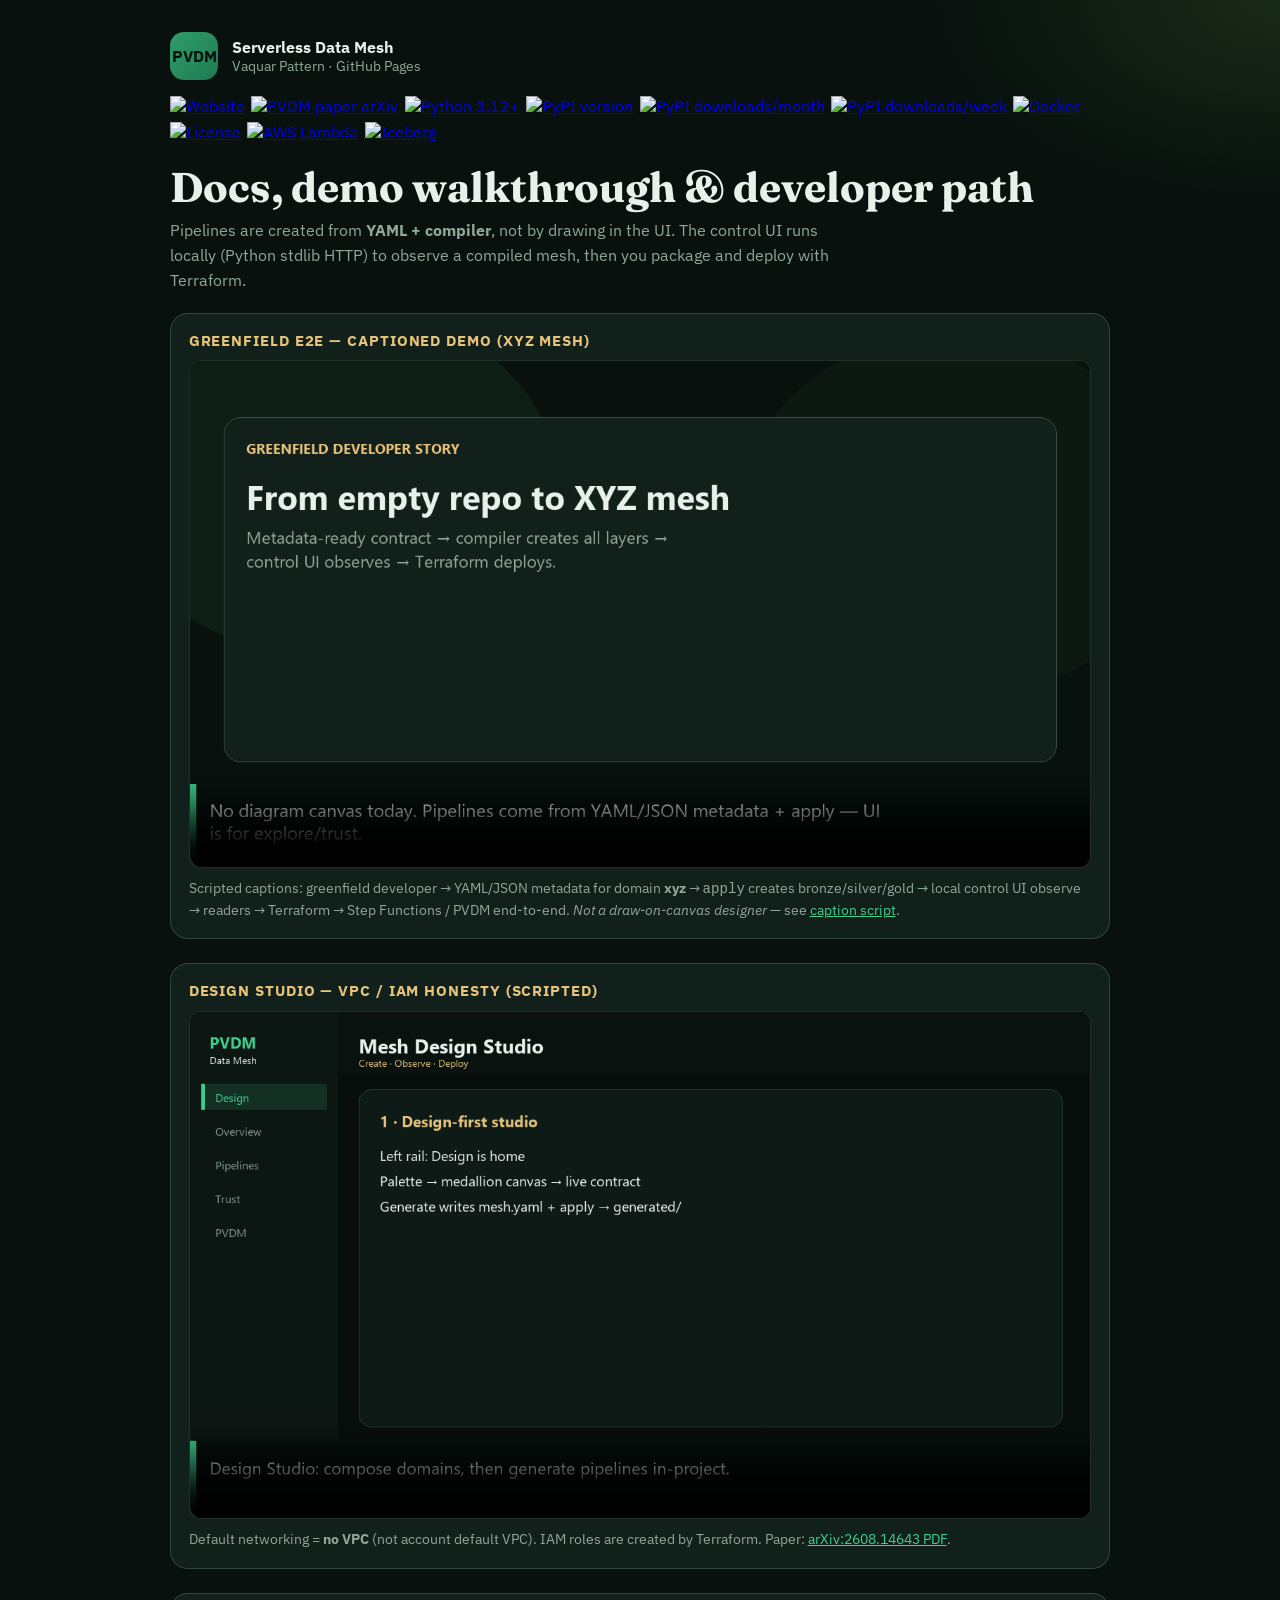
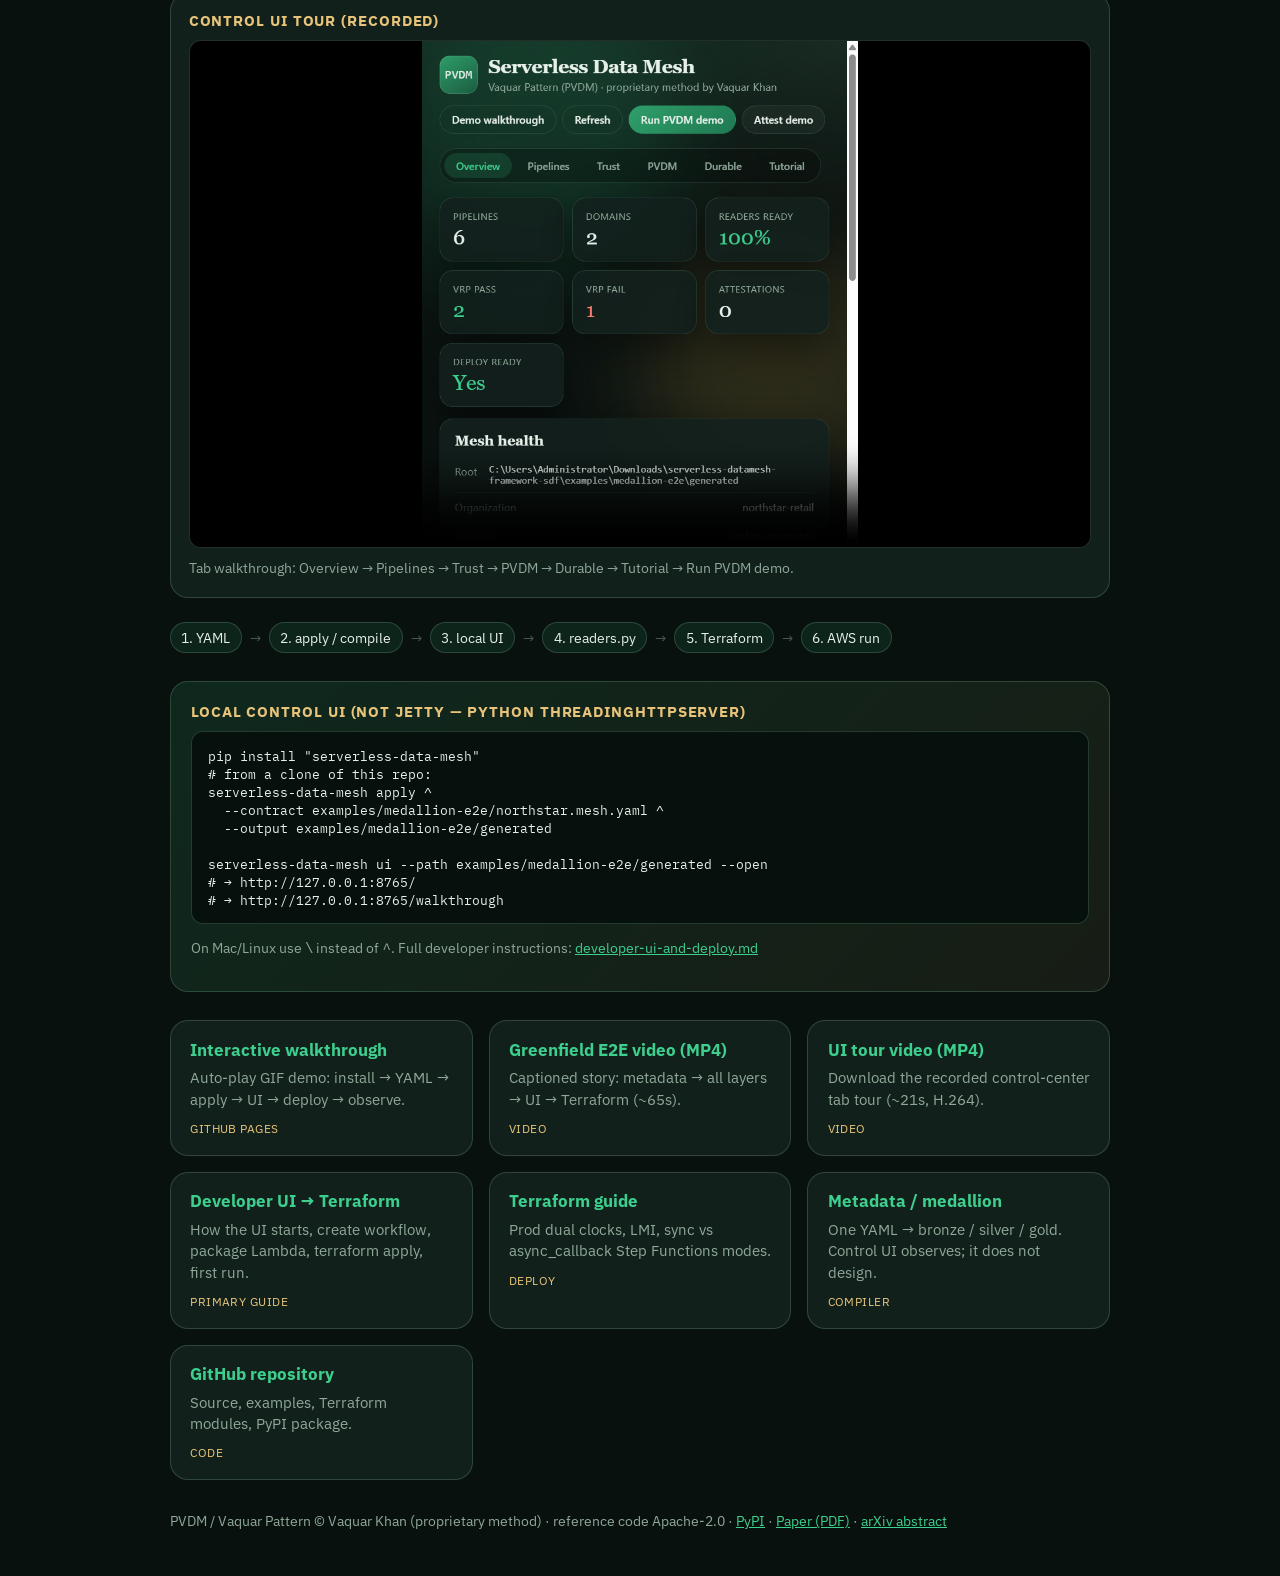
==== docs/index.html @ b7ef5622 "Publish GitHub Pages docs site with Design Studio, honest VPC/IAM defaults, and PVDM paper link. Def" ====
<!DOCTYPE html>
<html lang="en">
<head>
  <meta charset="utf-8" />
  <meta name="viewport" content="width=device-width, initial-scale=1" />
  <title>Serverless Data Mesh — Docs &amp; Control UI</title>
  <meta name="description" content="Vaquar Pattern (PVDM) on AWS Lambda: YAML → compile → local control UI → Terraform deploy." />
  <link rel="preconnect" href="https://fonts.googleapis.com" />
  <link href="https://fonts.googleapis.com/css2?family=Fraunces:opsz,wght@9..144,600;700&family=IBM+Plex+Sans:wght@400;500;600&family=IBM+Plex+Mono:wght@400;500&display=swap" rel="stylesheet" />
  <style>
    :root {
      --bg: #08110e; --panel: #12201b; --line: rgba(120,170,140,.28);
      --text: #e8f0ea; --muted: #8fa899; --accent: #3dcf8e; --gold: #e8c47a;
      --display: Fraunces, Georgia, serif; --sans: "IBM Plex Sans", system-ui, sans-serif;
      --mono: "IBM Plex Mono", ui-monospace, monospace;
    }
    * { box-sizing: border-box; }
    body {
      margin: 0; min-height: 100vh; color: var(--text); font-family: var(--sans);
      background:
        radial-gradient(900px 480px at 10% -10%, #163528, transparent 55%),
        radial-gradient(700px 400px at 100% 0%, #1a2a18, transparent 50%),
        var(--bg);
    }
    .wrap { max-width: 980px; margin: 0 auto; padding: 2rem 1.25rem 3rem; }
    .brand { display: flex; gap: .9rem; align-items: center; margin-bottom: 1rem; }
    .mark {
      width: 48px; height: 48px; border-radius: 14px; display: grid; place-items: center;
      font-weight: 700; background: linear-gradient(135deg, #2f9e6a, #1f7a52); color: #06100c;
    }
    .badges {
      display: flex; flex-wrap: wrap; gap: .4rem; margin: 0 0 1.35rem; align-items: center;
    }
    .badges img { height: 22px; }
    h1 { font-family: var(--display); font-size: clamp(1.8rem, 4vw, 2.6rem); margin: 0 0 .4rem; line-height: 1.15; }
    .lead { color: var(--muted); max-width: 42rem; line-height: 1.55; margin: 0 0 1.25rem; }
    .video-card {
      background: var(--panel); border: 1px solid var(--line); border-radius: 18px;
      padding: 1rem 1.1rem 1.15rem; margin: 0 0 1.5rem;
    }
    .video-card h2 {
      margin: 0 0 .65rem; font-size: .95rem; color: var(--gold);
      text-transform: uppercase; letter-spacing: .06em;
    }
    .video-card video {
      width: 100%; border-radius: 12px; border: 1px solid var(--line);
      background: #000; display: block; aspect-ratio: 16/9;
    }
    .video-card .cap { margin: .65rem 0 0; color: var(--muted); font-size: .88rem; line-height: 1.45; }
    .grid { display: grid; grid-template-columns: repeat(auto-fit, minmax(260px, 1fr)); gap: 1rem; }
    .card {
      background: var(--panel); border: 1px solid var(--line); border-radius: 18px;
      padding: 1.1rem 1.2rem; text-decoration: none; color: inherit;
      transition: border-color .15s, transform .15s;
    }
    a.card:hover { border-color: var(--accent); transform: translateY(-2px); }
    .card h2 { margin: 0 0 .4rem; font-size: 1.05rem; color: var(--accent); }
    .card p { margin: 0; color: var(--muted); font-size: .92rem; line-height: 1.45; }
    .card .tag { display: inline-block; margin-top: .7rem; font-size: .72rem; letter-spacing: .04em;
      text-transform: uppercase; color: var(--gold); }
    .start {
      margin: 1.75rem 0; padding: 1.15rem 1.25rem; border-radius: 18px;
      border: 1px solid var(--line);
      background: linear-gradient(135deg, rgba(61,207,142,.12), rgba(232,196,122,.07));
    }
    .start h2 { margin: 0 0 .65rem; font-size: .95rem; color: var(--gold); text-transform: uppercase; letter-spacing: .06em; }
    pre {
      margin: 0; font-family: var(--mono); font-size: .84rem; white-space: pre-wrap;
      background: #06100c; padding: .9rem 1rem; border-radius: 12px; border: 1px solid var(--line);
    }
    .note { margin-top: .85rem; color: var(--muted); font-size: .88rem; line-height: 1.45; }
    footer { margin-top: 2rem; color: var(--muted); font-size: .85rem; }
    footer a { color: var(--accent); }
    .flow {
      display: flex; flex-wrap: wrap; gap: .5rem; margin: 0 0 1.5rem; align-items: center;
      font-size: .85rem; color: var(--muted);
    }
    .flow span {
      background: rgba(61,207,142,.1); border: 1px solid var(--line); color: var(--text);
      padding: .35rem .65rem; border-radius: 999px;
    }
    .flow i { opacity: .5; font-style: normal; }
  </style>
</head>
<body>
  <div class="wrap">
    <div class="brand">
      <div class="mark">PVDM</div>
      <div>
        <strong>Serverless Data Mesh</strong>
        <div style="color:var(--muted);font-size:.88rem">Vaquar Pattern · GitHub Pages</div>
      </div>
    </div>

    <div class="badges" aria-label="Project badges">
      <a href="https://vaquarkhan.github.io/aws-serverless-datamesh-framework/"><img alt="Website" src="https://img.shields.io/badge/website-GitHub%20Pages-2ea44f?logo=github" /></a>
      <a href="https://arxiv.org/pdf/2608.14643"><img alt="PVDM paper arXiv" src="https://img.shields.io/badge/paper-arXiv%3A2608.14643-b31b1b?logo=arxiv&amp;logoColor=white" /></a>
      <a href="https://www.python.org/downloads/"><img alt="Python 3.12+" src="https://img.shields.io/badge/python-3.12%2B-blue.svg" /></a>
      <a href="https://pypi.org/project/serverless-data-mesh/"><img alt="PyPI version" src="https://img.shields.io/pypi/v/serverless-data-mesh.svg" /></a>
      <a href="https://pypistats.org/packages/serverless-data-mesh"><img alt="PyPI downloads/month" src="https://img.shields.io/badge/dynamic/json?url=https%3A%2F%2Fpypistats.org%2Fapi%2Fpackages%2Fserverless-data-mesh%2Frecent&amp;query=%24.data.last_month&amp;label=downloads%2Fmonth&amp;color=blue" /></a>
      <a href="https://pypistats.org/packages/serverless-data-mesh"><img alt="PyPI downloads/week" src="https://img.shields.io/badge/dynamic/json?url=https%3A%2F%2Fpypistats.org%2Fapi%2Fpackages%2Fserverless-data-mesh%2Frecent&amp;query=%24.data.last_week&amp;label=downloads%2Fweek&amp;color=brightgreen" /></a>
      <a href="https://github.com/vaquarkhan/aws-serverless-datamesh-framework/pkgs/container/serverless-data-mesh"><img alt="Docker" src="https://img.shields.io/badge/ghcr.io-serverless--data--mesh-blue?logo=docker" /></a>
      <a href="https://github.com/vaquarkhan/aws-serverless-datamesh-framework/blob/main/LICENSE"><img alt="License" src="https://img.shields.io/badge/license-Apache--2.0-green.svg" /></a>
      <a href="https://docs.aws.amazon.com/lambda/"><img alt="AWS Lambda" src="https://img.shields.io/badge/AWS-Lambda%20%2B%20Durable%20Execution-orange.svg" /></a>
      <a href="https://iceberg.apache.org/"><img alt="Iceberg" src="https://img.shields.io/badge/Apache-Iceberg-00A4EF.svg" /></a>
    </div>

    <h1>Docs, demo walkthrough &amp; developer path</h1>
    <p class="lead">
      Pipelines are created from <strong>YAML + compiler</strong>, not by drawing in the UI.
      The control UI runs locally (Python stdlib HTTP) to observe a compiled mesh, then you package and deploy with Terraform.
    </p>

    <div class="video-card">
      <h2>Greenfield E2E — captioned demo (XYZ mesh)</h2>
      <video controls playsinline preload="metadata" poster="media/greenfield-e2e-poster.png">
        <source src="media/greenfield-e2e-captioned.mp4" type="video/mp4" />
        Your browser does not support HTML5 video.
        <a href="media/greenfield-e2e-captioned.mp4">Download the MP4</a>.
      </video>
      <p class="cap">
        Scripted captions: greenfield developer → YAML/JSON metadata for domain <strong>xyz</strong> →
        <code>apply</code> creates bronze/silver/gold → local control UI observe → readers → Terraform →
        Step Functions / PVDM end-to-end.
        <em>Not a draw-on-canvas designer</em> — see
        <a href="https://github.com/vaquarkhan/aws-serverless-datamesh-framework/blob/main/docs/greenfield-e2e-caption-script.md" style="color:var(--accent)">caption script</a>.
      </p>
    </div>

    <div class="video-card">
      <h2>Design Studio — VPC / IAM honesty (scripted)</h2>
      <video controls playsinline preload="metadata" poster="media/design-studio-demo-poster.png">
        <source src="media/design-studio-demo.mp4" type="video/mp4" />
        Your browser does not support HTML5 video.
        <a href="media/design-studio-demo.mp4">Download the MP4</a>.
      </video>
      <p class="cap">
        Default networking = <strong>no VPC</strong> (not account default VPC).
        IAM roles are created by Terraform. Paper:
        <a href="https://arxiv.org/pdf/2608.14643" style="color:var(--accent)">arXiv:2608.14643 PDF</a>.
      </p>
    </div>

    <div class="video-card">
      <h2>Control UI tour (recorded)</h2>
      <video controls playsinline preload="metadata" poster="media/control-ui-demo-poster.png">
        <source src="media/control-ui-demo.mp4" type="video/mp4" />
        Your browser does not support HTML5 video.
        <a href="media/control-ui-demo.mp4">Download the MP4</a>.
      </video>
      <p class="cap">
        Tab walkthrough: Overview → Pipelines → Trust → PVDM → Durable → Tutorial → Run PVDM demo.
      </p>
    </div>

    <div class="flow" aria-label="Developer workflow">
      <span>1. YAML</span><i>→</i>
      <span>2. apply / compile</span><i>→</i>
      <span>3. local UI</span><i>→</i>
      <span>4. readers.py</span><i>→</i>
      <span>5. Terraform</span><i>→</i>
      <span>6. AWS run</span>
    </div>

    <div class="start">
      <h2>Local control UI (not Jetty — Python ThreadingHTTPServer)</h2>
      <pre>pip install "serverless-data-mesh"
# from a clone of this repo:
serverless-data-mesh apply ^
  --contract examples/medallion-e2e/northstar.mesh.yaml ^
  --output examples/medallion-e2e/generated

serverless-data-mesh ui --path examples/medallion-e2e/generated --open
# → http://127.0.0.1:8765/
# → http://127.0.0.1:8765/walkthrough</pre>
      <p class="note">
        On Mac/Linux use <code>\</code> instead of <code>^</code>.
        Full developer instructions:
        <a href="https://github.com/vaquarkhan/aws-serverless-datamesh-framework/blob/main/docs/developer-ui-and-deploy.md" style="color:var(--accent)">developer-ui-and-deploy.md</a>
      </p>
    </div>

    <div class="grid">
      <a class="card" href="demo-walkthrough.html">
        <h2>Interactive walkthrough</h2>
        <p>Auto-play GIF demo: install → YAML → apply → UI → deploy → observe.</p>
        <span class="tag">GitHub Pages</span>
      </a>
      <a class="card" href="media/greenfield-e2e-captioned.mp4">
        <h2>Greenfield E2E video (MP4)</h2>
        <p>Captioned story: metadata → all layers → UI → Terraform (~65s).</p>
        <span class="tag">Video</span>
      </a>
      <a class="card" href="media/control-ui-demo.mp4">
        <h2>UI tour video (MP4)</h2>
        <p>Download the recorded control-center tab tour (~21s, H.264).</p>
        <span class="tag">Video</span>
      </a>
      <a class="card" href="https://github.com/vaquarkhan/aws-serverless-datamesh-framework/blob/main/docs/developer-ui-and-deploy.md">
        <h2>Developer UI → Terraform</h2>
        <p>How the UI starts, create workflow, package Lambda, terraform apply, first run.</p>
        <span class="tag">Primary guide</span>
      </a>
      <a class="card" href="https://github.com/vaquarkhan/aws-serverless-datamesh-framework/blob/main/docs/terraform-guide.md">
        <h2>Terraform guide</h2>
        <p>Prod dual clocks, LMI, sync vs async_callback Step Functions modes.</p>
        <span class="tag">Deploy</span>
      </a>
      <a class="card" href="https://github.com/vaquarkhan/aws-serverless-datamesh-framework/blob/main/docs/metadata-driven-pipeline.md">
        <h2>Metadata / medallion</h2>
        <p>One YAML → bronze / silver / gold. Control UI observes; it does not design.</p>
        <span class="tag">Compiler</span>
      </a>
      <a class="card" href="https://github.com/vaquarkhan/aws-serverless-datamesh-framework">
        <h2>GitHub repository</h2>
        <p>Source, examples, Terraform modules, PyPI package.</p>
        <span class="tag">Code</span>
      </a>
    </div>

    <footer>
      PVDM / Vaquar Pattern © Vaquar Khan (proprietary method) · reference code Apache-2.0 ·
      <a href="https://pypi.org/project/serverless-data-mesh/">PyPI</a> ·
      <a href="https://arxiv.org/pdf/2608.14643">Paper (PDF)</a>
      · <a href="https://arxiv.org/abs/2608.14643">arXiv abstract</a>
    </footer>
  </div>
</body>
</html>
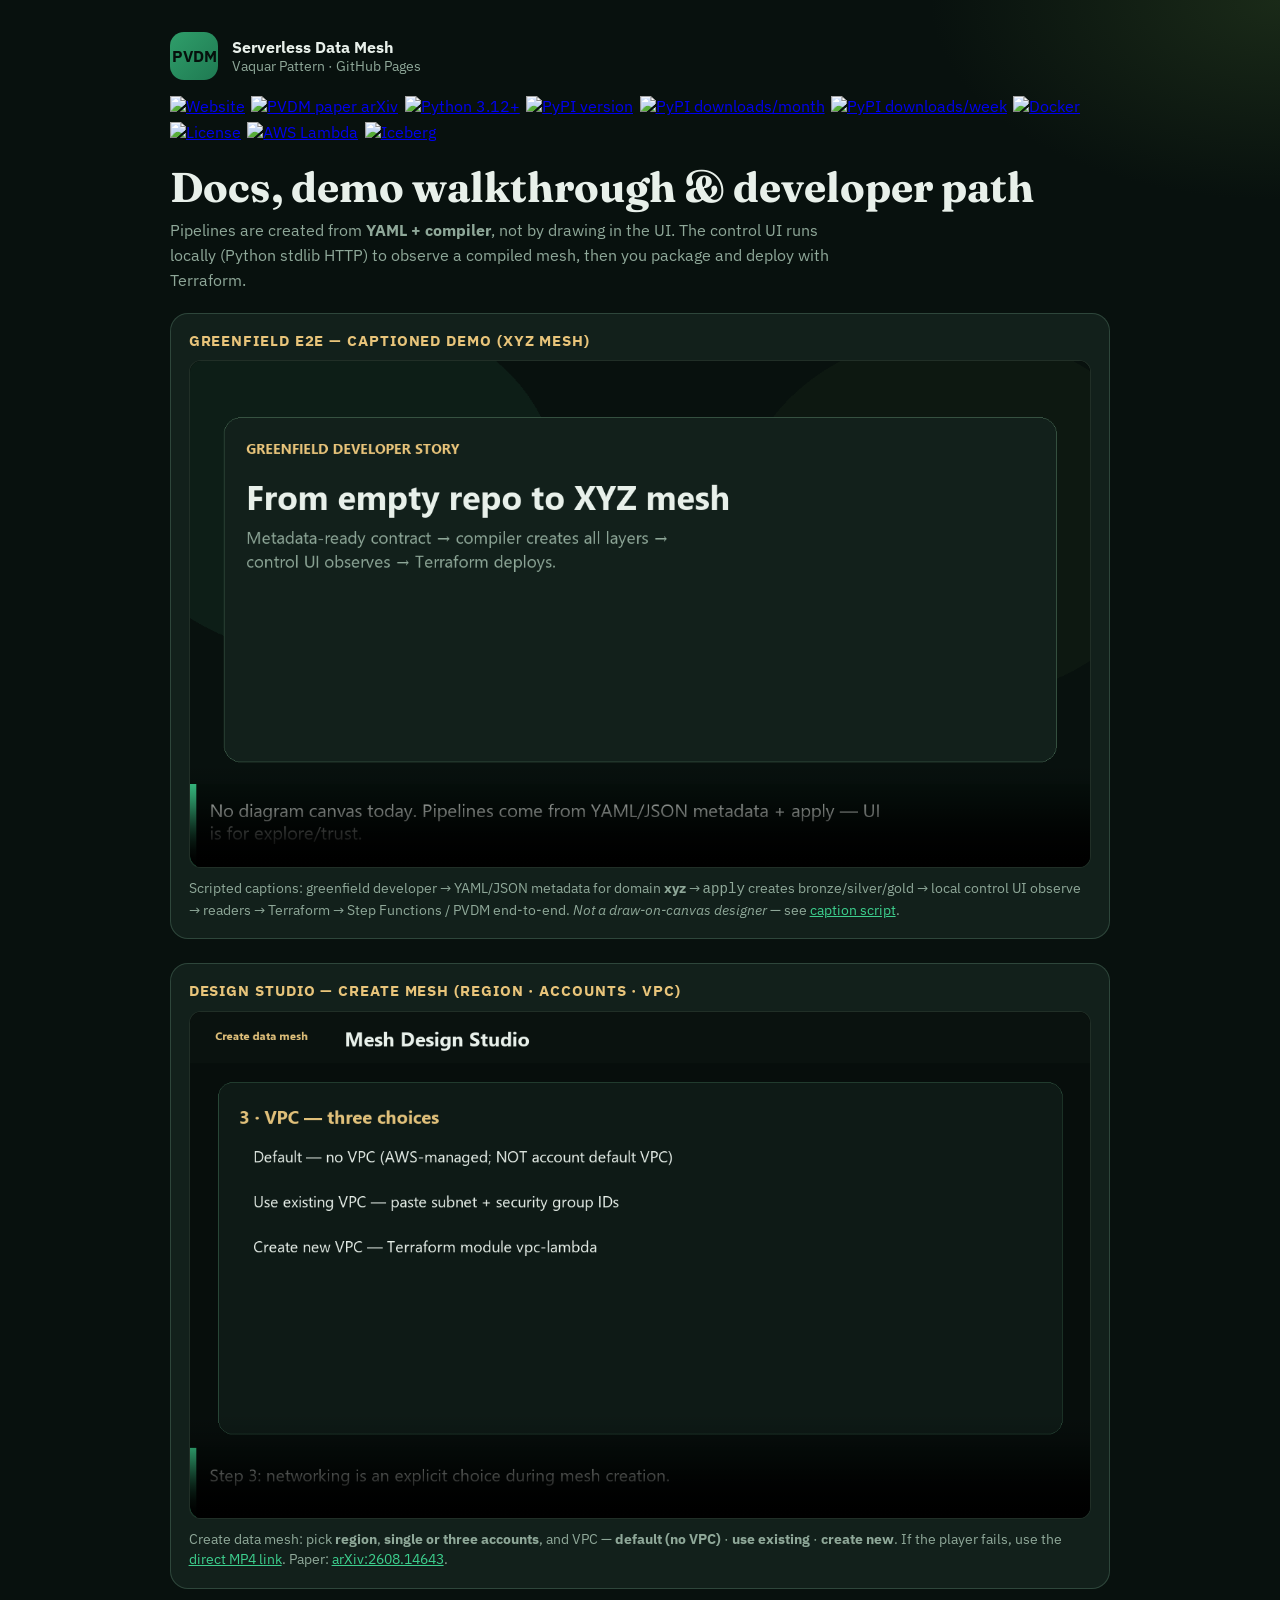
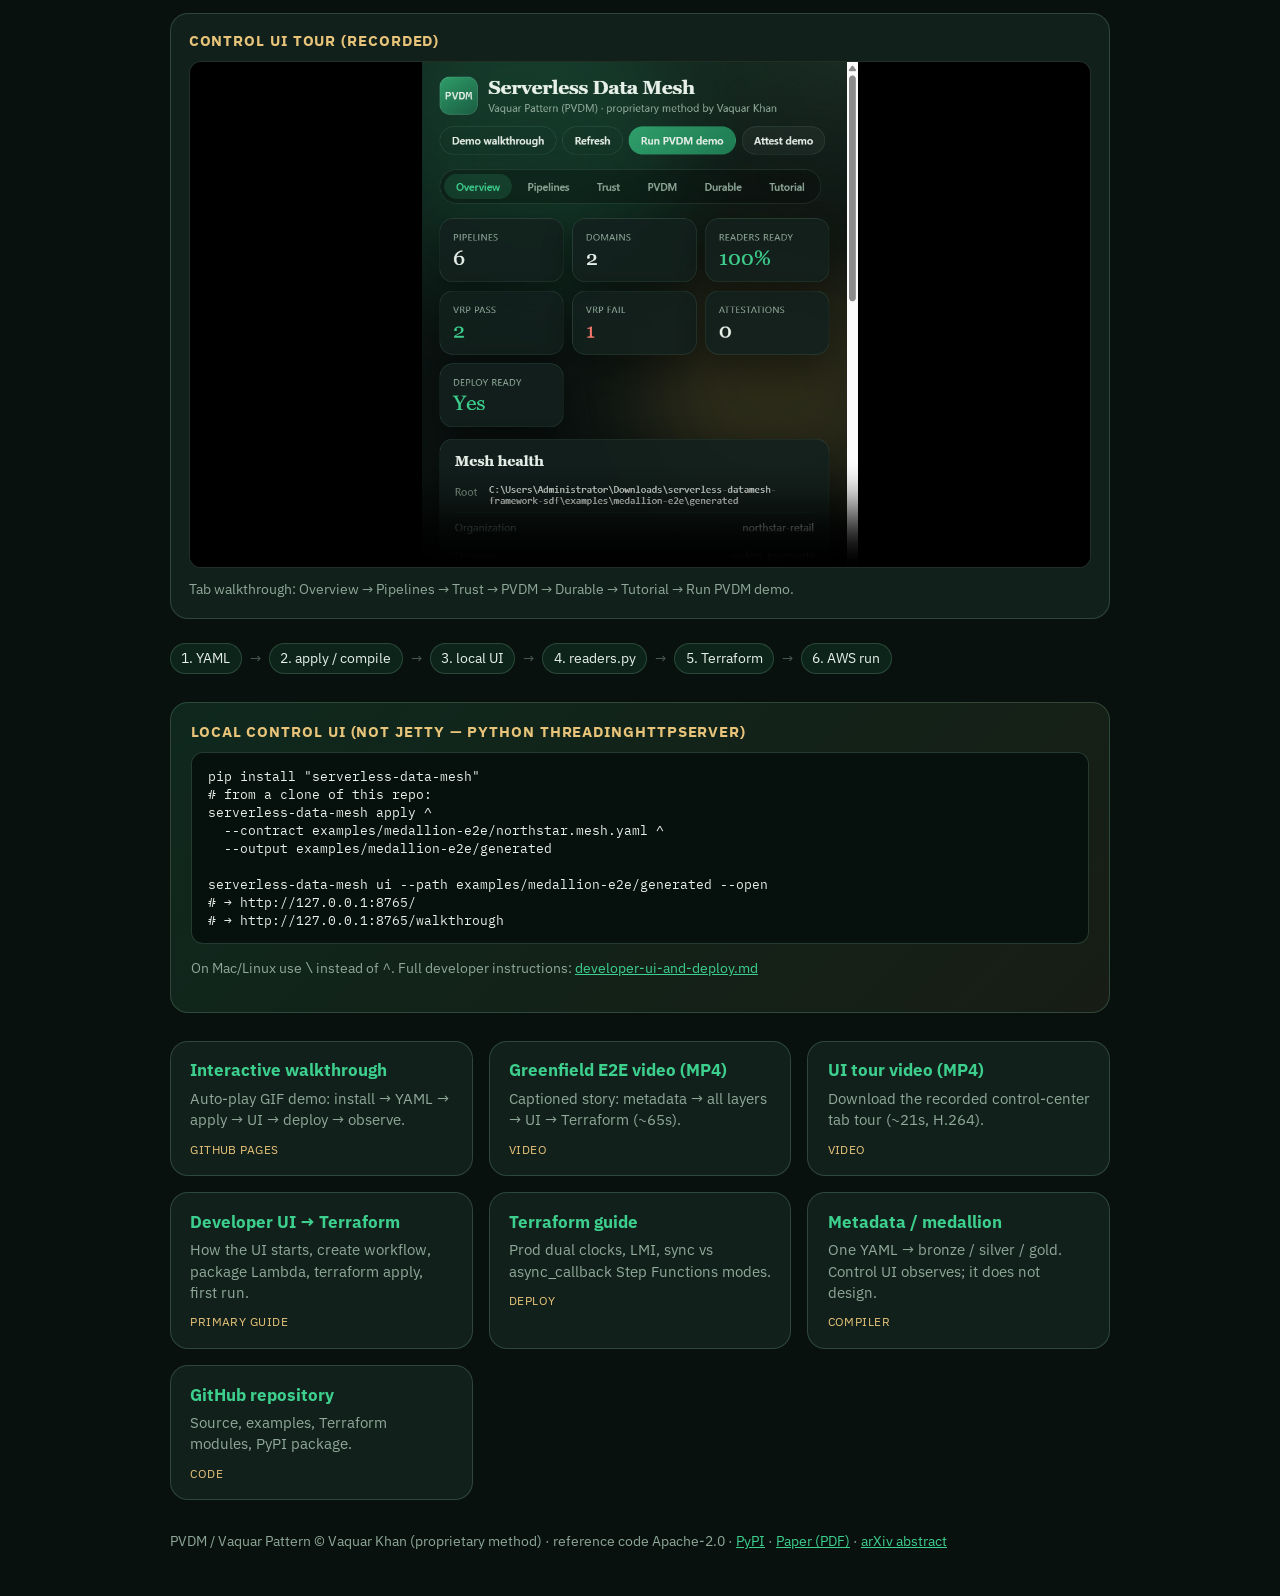
==== commit e41ba2c0: "Add mesh creation wizard for region, accounts, and VPC (none/existing/create). Replace the broken sl" ====
--- a/docs/index.html
+++ b/docs/index.html
@@ -128,16 +128,23 @@
     </div>
 
     <div class="video-card">
-      <h2>Design Studio — VPC / IAM honesty (scripted)</h2>
-      <video controls playsinline preload="metadata" poster="media/design-studio-demo-poster.png">
-        <source src="media/design-studio-demo.mp4" type="video/mp4" />
-        Your browser does not support HTML5 video.
-        <a href="media/design-studio-demo.mp4">Download the MP4</a>.
+      <h2>Design Studio — create mesh (region · accounts · VPC)</h2>
+      <video
+        controls
+        playsinline
+        preload="auto"
+        poster="media/design-studio-demo-poster.png"
+        src="media/design-studio-demo.mp4"
+      >
+        <a href="media/design-studio-demo.mp4">Download MP4</a>
       </video>
       <p class="cap">
-        Default networking = <strong>no VPC</strong> (not account default VPC).
-        IAM roles are created by Terraform. Paper:
-        <a href="https://arxiv.org/pdf/2608.14643" style="color:var(--accent)">arXiv:2608.14643 PDF</a>.
+        Create data mesh: pick <strong>region</strong>, <strong>single or three accounts</strong>, and VPC —
+        <strong>default (no VPC)</strong> · <strong>use existing</strong> · <strong>create new</strong>.
+        If the player fails, use the
+        <a href="media/design-studio-demo.mp4" style="color:var(--accent)">direct MP4 link</a>.
+        Paper:
+        <a href="https://arxiv.org/pdf/2608.14643" style="color:var(--accent)">arXiv:2608.14643</a>.
       </p>
     </div>
 
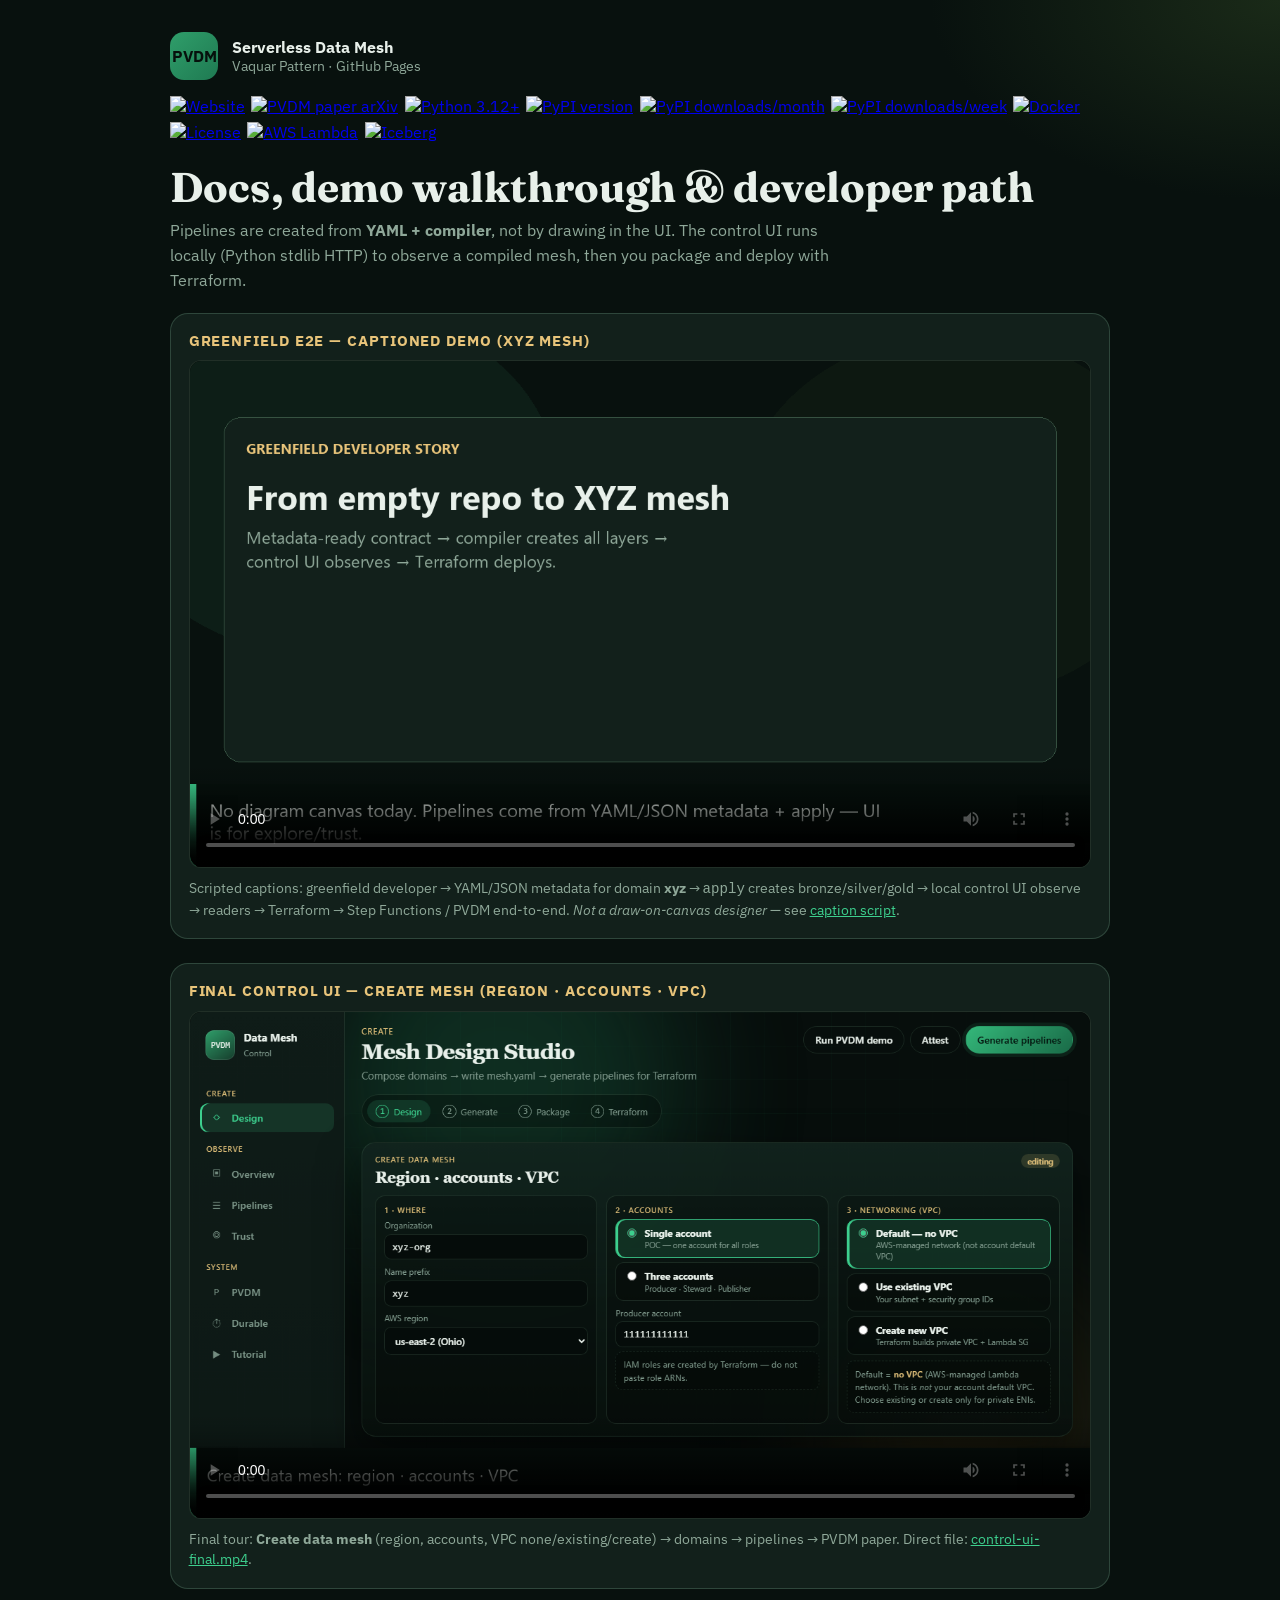
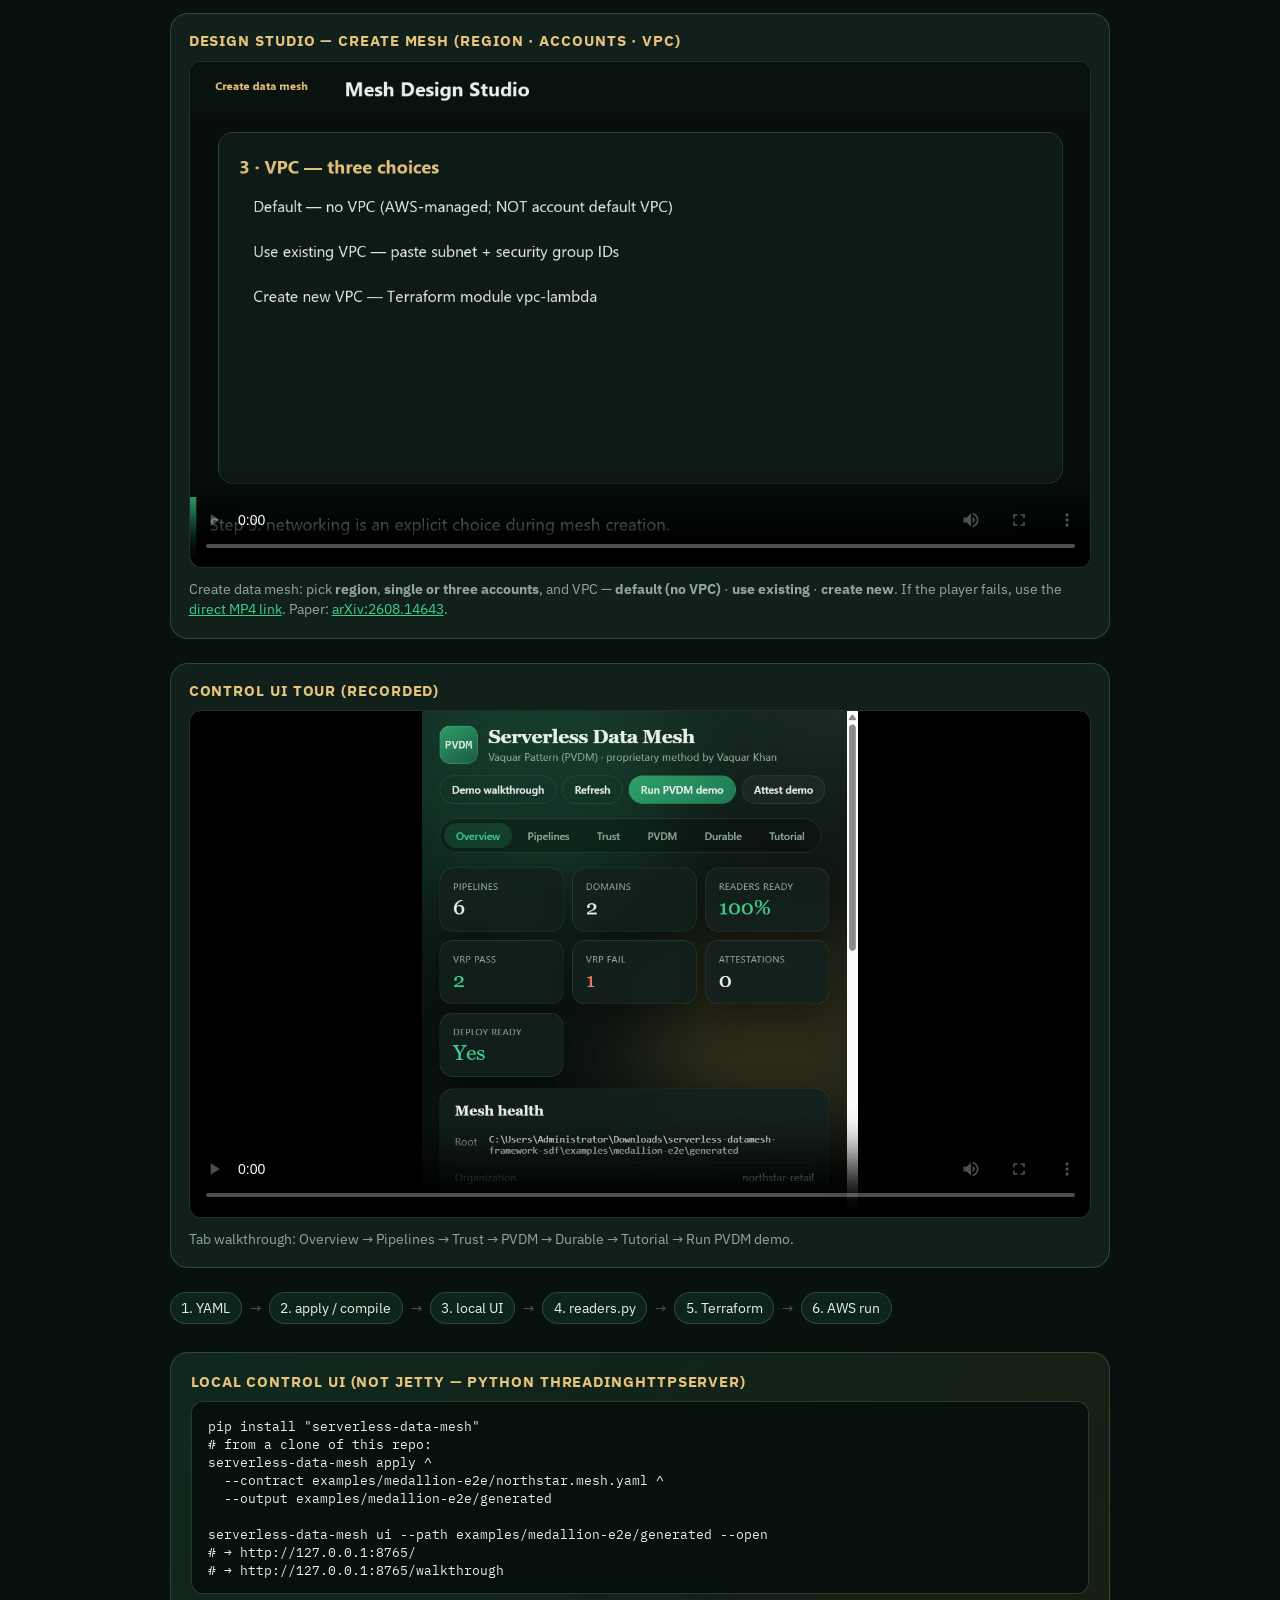
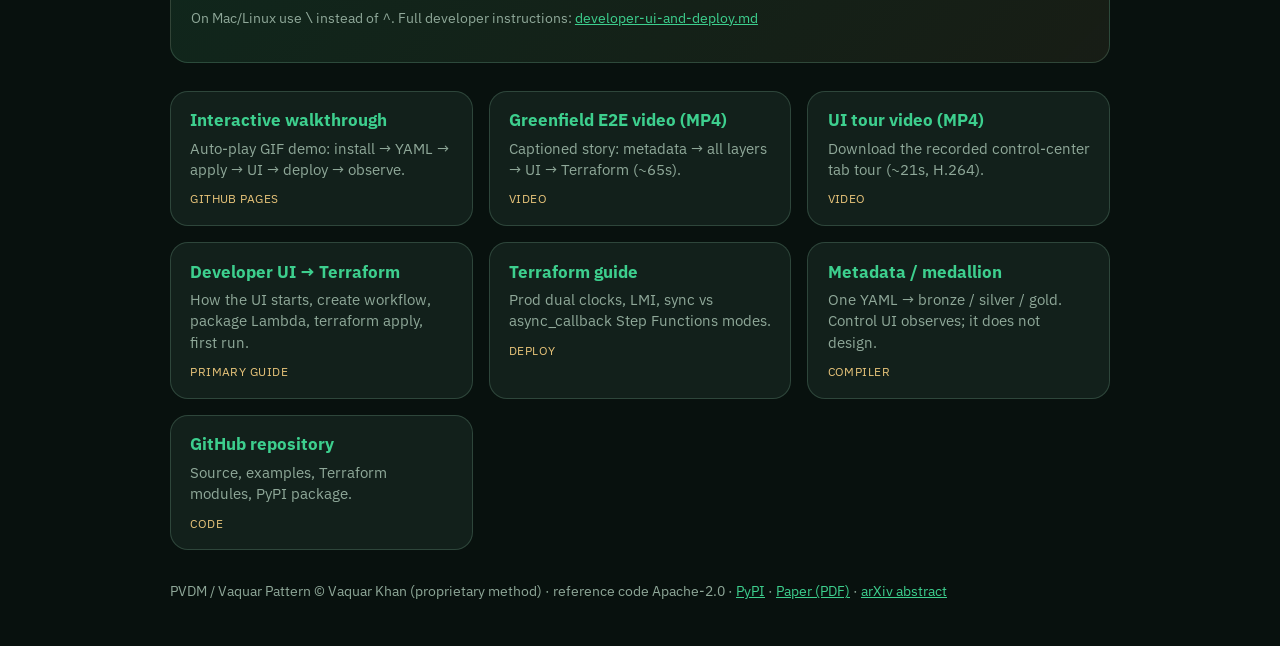
==== commit 5f824a9f: "Release 1.4.0: Design Studio create-mesh, VPC modes, final UI video, dual SFN invoke. Record live Pl" ====
--- a/docs/index.html
+++ b/docs/index.html
@@ -128,6 +128,24 @@
     </div>
 
     <div class="video-card">
+      <h2>Final Control UI — create mesh (region · accounts · VPC)</h2>
+      <video
+        controls
+        playsinline
+        preload="auto"
+        poster="media/control-ui-final-poster.png"
+        src="media/control-ui-final.mp4"
+      >
+        <a href="media/control-ui-final.mp4">Download MP4</a>
+      </video>
+      <p class="cap">
+        Final tour: <strong>Create data mesh</strong> (region, accounts, VPC none/existing/create) → domains → pipelines → PVDM paper.
+        Direct file:
+        <a href="media/control-ui-final.mp4" style="color:var(--accent)">control-ui-final.mp4</a>.
+      </p>
+    </div>
+
+    <div class="video-card">
       <h2>Design Studio — create mesh (region · accounts · VPC)</h2>
       <video
         controls
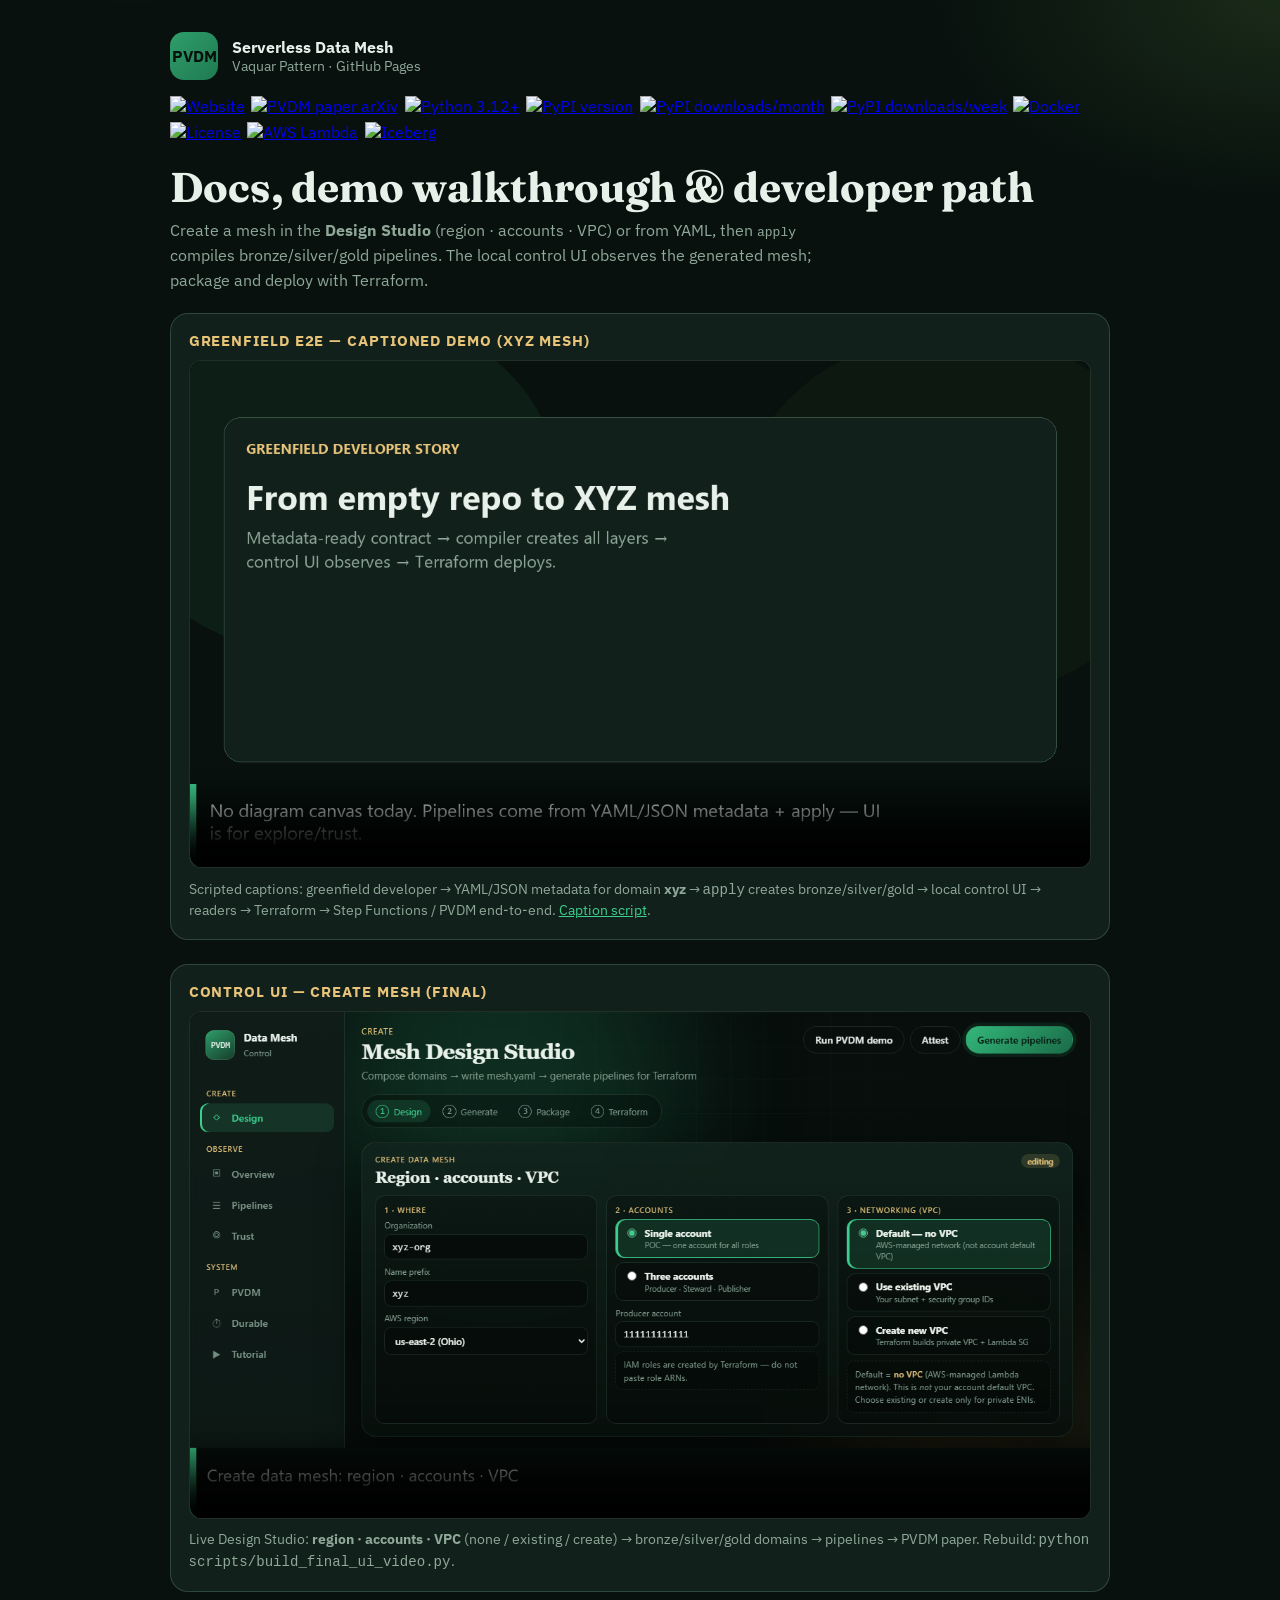
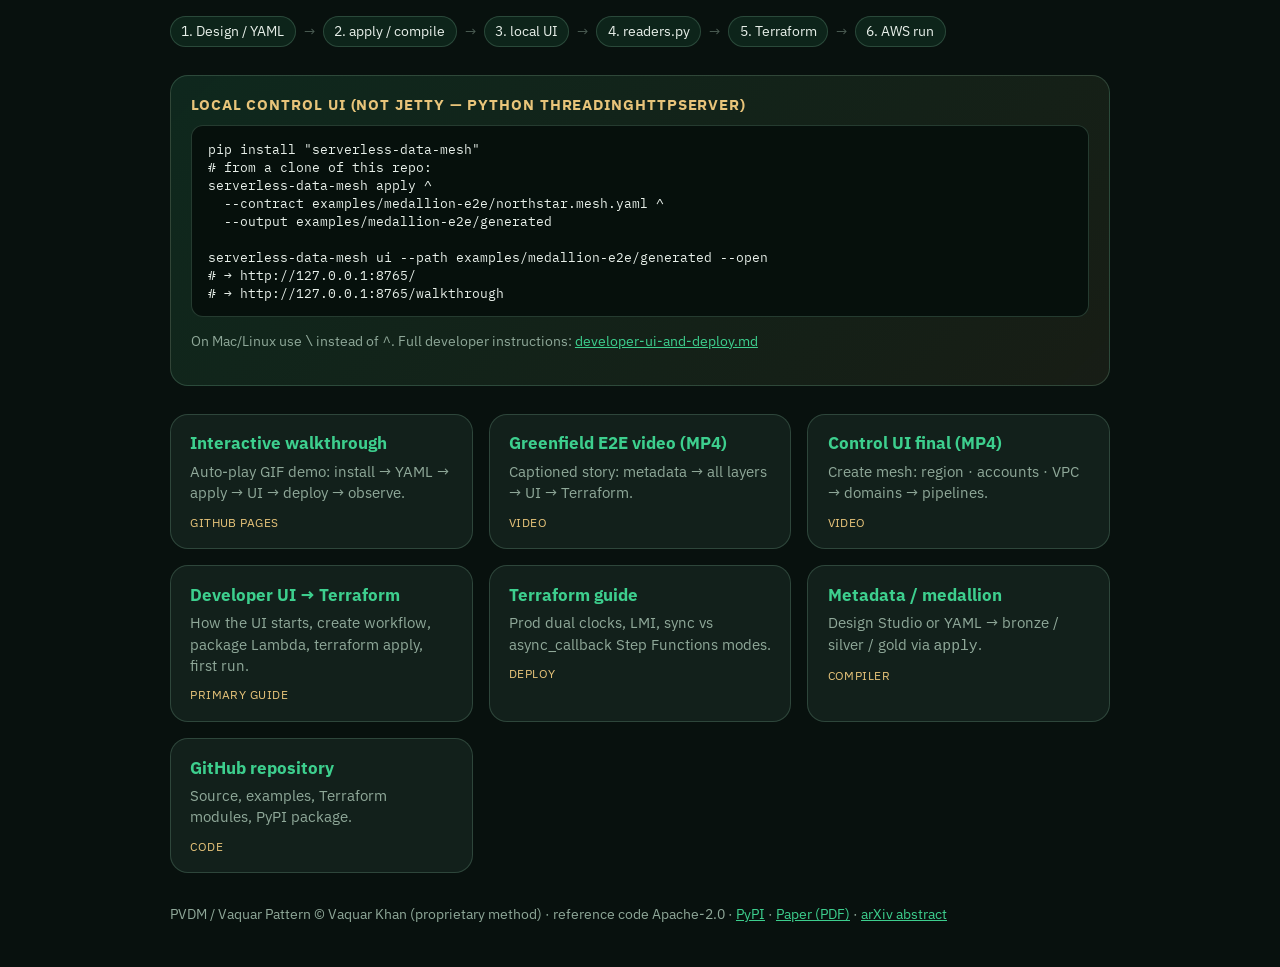
==== commit dca13b7a: "docs: drop obsolete UI demos; keep greenfield E2E + control-ui-final (1.4.3). Remove control-ui-demo" ====
--- a/docs/index.html
+++ b/docs/index.html
@@ -107,28 +107,26 @@
 
     <h1>Docs, demo walkthrough &amp; developer path</h1>
     <p class="lead">
-      Pipelines are created from <strong>YAML + compiler</strong>, not by drawing in the UI.
-      The control UI runs locally (Python stdlib HTTP) to observe a compiled mesh, then you package and deploy with Terraform.
+      Create a mesh in the <strong>Design Studio</strong> (region · accounts · VPC) or from YAML,
+      then <code>apply</code> compiles bronze/silver/gold pipelines. The local control UI observes
+      the generated mesh; package and deploy with Terraform.
     </p>
 
     <div class="video-card">
       <h2>Greenfield E2E — captioned demo (XYZ mesh)</h2>
-      <video controls playsinline preload="metadata" poster="media/greenfield-e2e-poster.png">
-        <source src="media/greenfield-e2e-captioned.mp4" type="video/mp4" />
-        Your browser does not support HTML5 video.
-        <a href="media/greenfield-e2e-captioned.mp4">Download the MP4</a>.
+      <video controls playsinline preload="metadata" poster="media/greenfield-e2e-poster.png" src="media/greenfield-e2e-captioned.mp4">
+        <a href="media/greenfield-e2e-captioned.mp4">Download the MP4</a>
       </video>
       <p class="cap">
         Scripted captions: greenfield developer → YAML/JSON metadata for domain <strong>xyz</strong> →
-        <code>apply</code> creates bronze/silver/gold → local control UI observe → readers → Terraform →
+        <code>apply</code> creates bronze/silver/gold → local control UI → readers → Terraform →
         Step Functions / PVDM end-to-end.
-        <em>Not a draw-on-canvas designer</em> — see
-        <a href="https://github.com/vaquarkhan/aws-serverless-datamesh-framework/blob/main/docs/greenfield-e2e-caption-script.md" style="color:var(--accent)">caption script</a>.
+        <a href="https://github.com/vaquarkhan/aws-serverless-datamesh-framework/blob/main/docs/greenfield-e2e-caption-script.md" style="color:var(--accent)">Caption script</a>.
       </p>
     </div>
 
     <div class="video-card">
-      <h2>Final Control UI — create mesh (region · accounts · VPC)</h2>
+      <h2>Control UI — create mesh (final)</h2>
       <video
         controls
         playsinline
@@ -139,47 +137,14 @@
         <a href="media/control-ui-final.mp4">Download MP4</a>
       </video>
       <p class="cap">
-        Final tour: <strong>Create data mesh</strong> (region, accounts, VPC none/existing/create) → domains → pipelines → PVDM paper.
-        Direct file:
-        <a href="media/control-ui-final.mp4" style="color:var(--accent)">control-ui-final.mp4</a>.
+        Live Design Studio: <strong>region · accounts · VPC</strong> (none / existing / create) →
+        bronze/silver/gold domains → pipelines → PVDM paper.
+        Rebuild: <code>python scripts/build_final_ui_video.py</code>.
       </p>
     </div>
 
-    <div class="video-card">
-      <h2>Design Studio — create mesh (region · accounts · VPC)</h2>
-      <video
-        controls
-        playsinline
-        preload="auto"
-        poster="media/design-studio-demo-poster.png"
-        src="media/design-studio-demo.mp4"
-      >
-        <a href="media/design-studio-demo.mp4">Download MP4</a>
-      </video>
-      <p class="cap">
-        Create data mesh: pick <strong>region</strong>, <strong>single or three accounts</strong>, and VPC —
-        <strong>default (no VPC)</strong> · <strong>use existing</strong> · <strong>create new</strong>.
-        If the player fails, use the
-        <a href="media/design-studio-demo.mp4" style="color:var(--accent)">direct MP4 link</a>.
-        Paper:
-        <a href="https://arxiv.org/pdf/2608.14643" style="color:var(--accent)">arXiv:2608.14643</a>.
-      </p>
-    </div>
-
-    <div class="video-card">
-      <h2>Control UI tour (recorded)</h2>
-      <video controls playsinline preload="metadata" poster="media/control-ui-demo-poster.png">
-        <source src="media/control-ui-demo.mp4" type="video/mp4" />
-        Your browser does not support HTML5 video.
-        <a href="media/control-ui-demo.mp4">Download the MP4</a>.
-      </video>
-      <p class="cap">
-        Tab walkthrough: Overview → Pipelines → Trust → PVDM → Durable → Tutorial → Run PVDM demo.
-      </p>
-    </div>
-
     <div class="flow" aria-label="Developer workflow">
-      <span>1. YAML</span><i>→</i>
+      <span>1. Design / YAML</span><i>→</i>
       <span>2. apply / compile</span><i>→</i>
       <span>3. local UI</span><i>→</i>
       <span>4. readers.py</span><i>→</i>
@@ -213,12 +178,12 @@
       </a>
       <a class="card" href="media/greenfield-e2e-captioned.mp4">
         <h2>Greenfield E2E video (MP4)</h2>
-        <p>Captioned story: metadata → all layers → UI → Terraform (~65s).</p>
+        <p>Captioned story: metadata → all layers → UI → Terraform.</p>
         <span class="tag">Video</span>
       </a>
-      <a class="card" href="media/control-ui-demo.mp4">
-        <h2>UI tour video (MP4)</h2>
-        <p>Download the recorded control-center tab tour (~21s, H.264).</p>
+      <a class="card" href="media/control-ui-final.mp4">
+        <h2>Control UI final (MP4)</h2>
+        <p>Create mesh: region · accounts · VPC → domains → pipelines.</p>
         <span class="tag">Video</span>
       </a>
       <a class="card" href="https://github.com/vaquarkhan/aws-serverless-datamesh-framework/blob/main/docs/developer-ui-and-deploy.md">
@@ -233,7 +198,7 @@
       </a>
       <a class="card" href="https://github.com/vaquarkhan/aws-serverless-datamesh-framework/blob/main/docs/metadata-driven-pipeline.md">
         <h2>Metadata / medallion</h2>
-        <p>One YAML → bronze / silver / gold. Control UI observes; it does not design.</p>
+        <p>Design Studio or YAML → bronze / silver / gold via <code>apply</code>.</p>
         <span class="tag">Compiler</span>
       </a>
       <a class="card" href="https://github.com/vaquarkhan/aws-serverless-datamesh-framework">
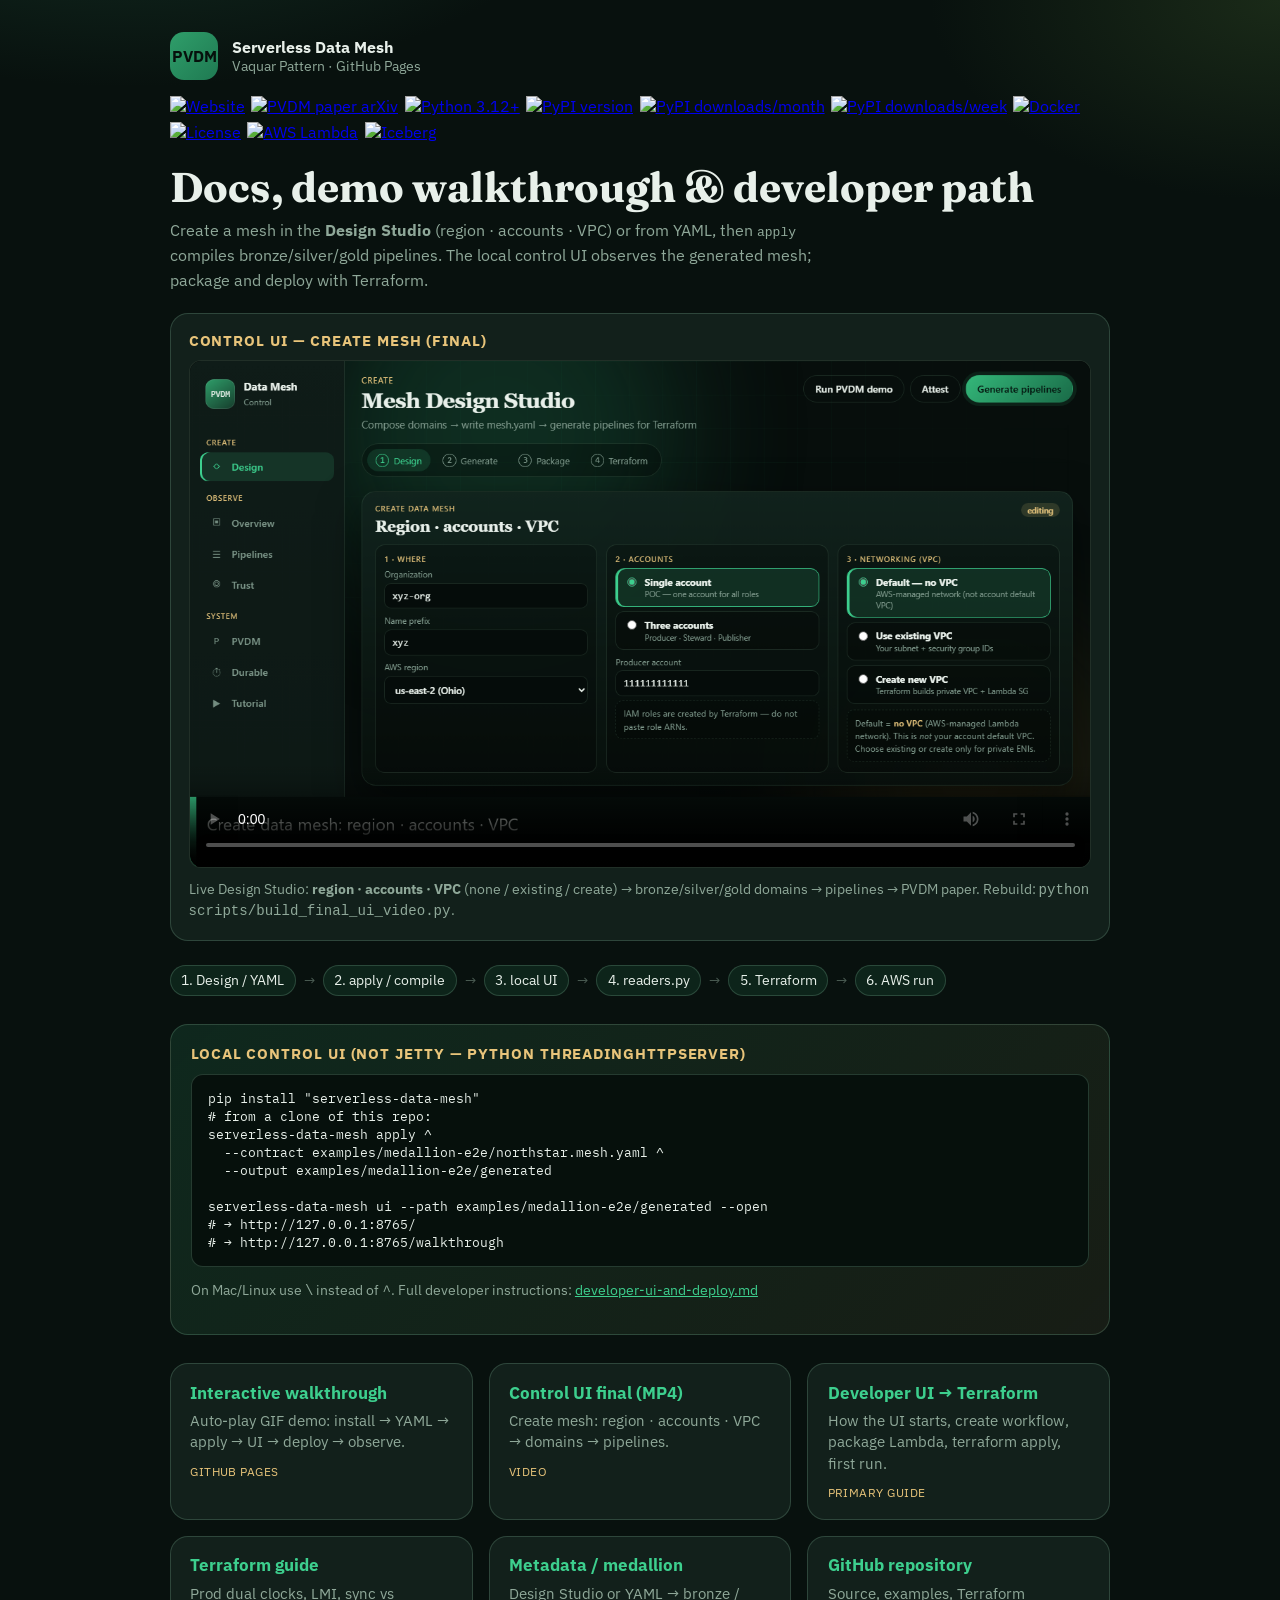
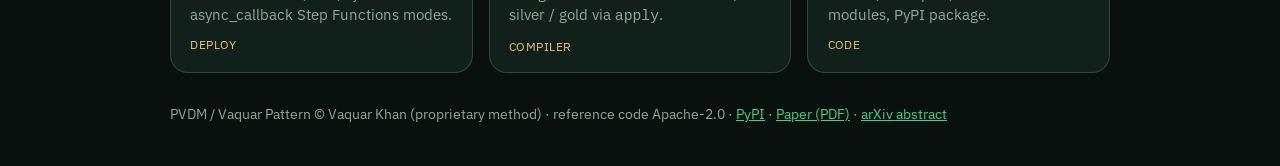
==== commit 540219ce: "docs: remove obsolete greenfield E2E video; keep control-ui-final only. Drop pre–Design Studio media" ====
--- a/docs/index.html
+++ b/docs/index.html
@@ -111,19 +111,6 @@
       then <code>apply</code> compiles bronze/silver/gold pipelines. The local control UI observes
       the generated mesh; package and deploy with Terraform.
     </p>
-
-    <div class="video-card">
-      <h2>Greenfield E2E — captioned demo (XYZ mesh)</h2>
-      <video controls playsinline preload="metadata" poster="media/greenfield-e2e-poster.png" src="media/greenfield-e2e-captioned.mp4">
-        <a href="media/greenfield-e2e-captioned.mp4">Download the MP4</a>
-      </video>
-      <p class="cap">
-        Scripted captions: greenfield developer → YAML/JSON metadata for domain <strong>xyz</strong> →
-        <code>apply</code> creates bronze/silver/gold → local control UI → readers → Terraform →
-        Step Functions / PVDM end-to-end.
-        <a href="https://github.com/vaquarkhan/aws-serverless-datamesh-framework/blob/main/docs/greenfield-e2e-caption-script.md" style="color:var(--accent)">Caption script</a>.
-      </p>
-    </div>
 
     <div class="video-card">
       <h2>Control UI — create mesh (final)</h2>
@@ -176,11 +163,6 @@
         <p>Auto-play GIF demo: install → YAML → apply → UI → deploy → observe.</p>
         <span class="tag">GitHub Pages</span>
       </a>
-      <a class="card" href="media/greenfield-e2e-captioned.mp4">
-        <h2>Greenfield E2E video (MP4)</h2>
-        <p>Captioned story: metadata → all layers → UI → Terraform.</p>
-        <span class="tag">Video</span>
-      </a>
       <a class="card" href="media/control-ui-final.mp4">
         <h2>Control UI final (MP4)</h2>
         <p>Create mesh: region · accounts · VPC → domains → pipelines.</p>
